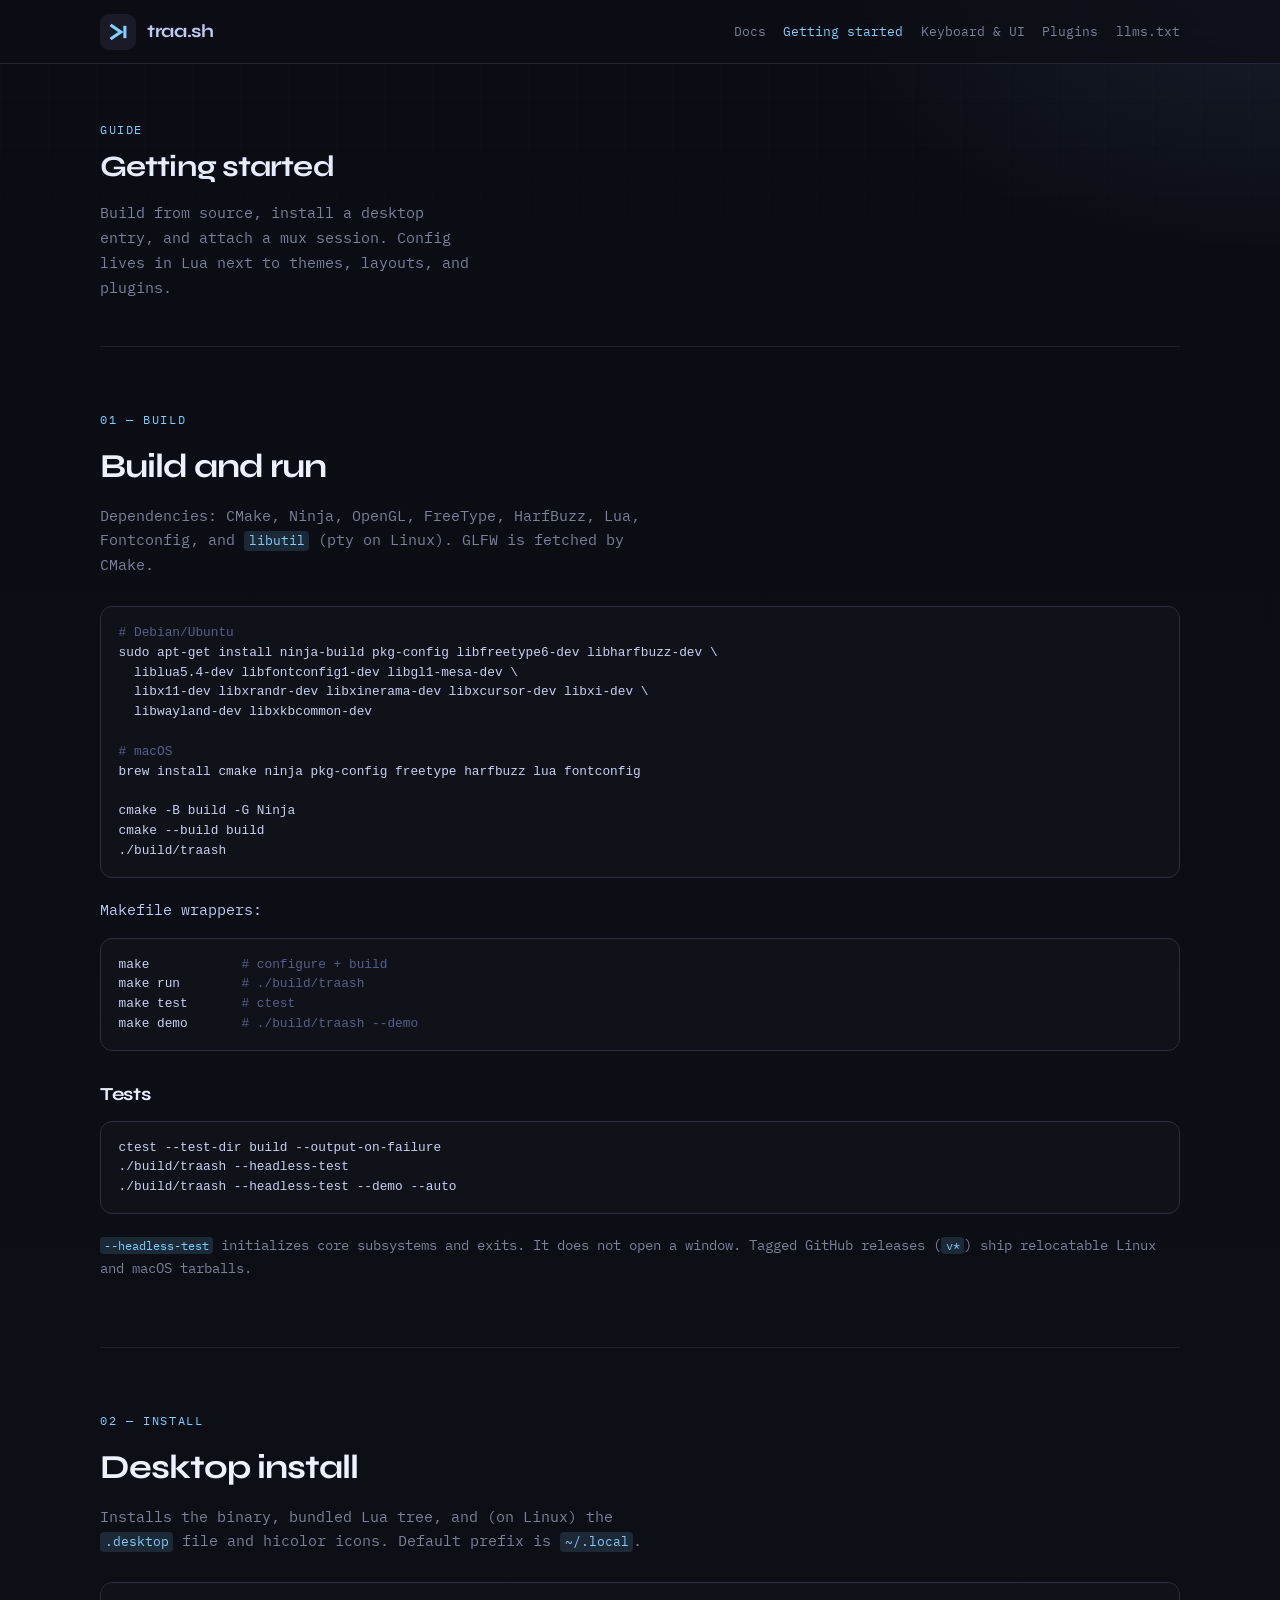
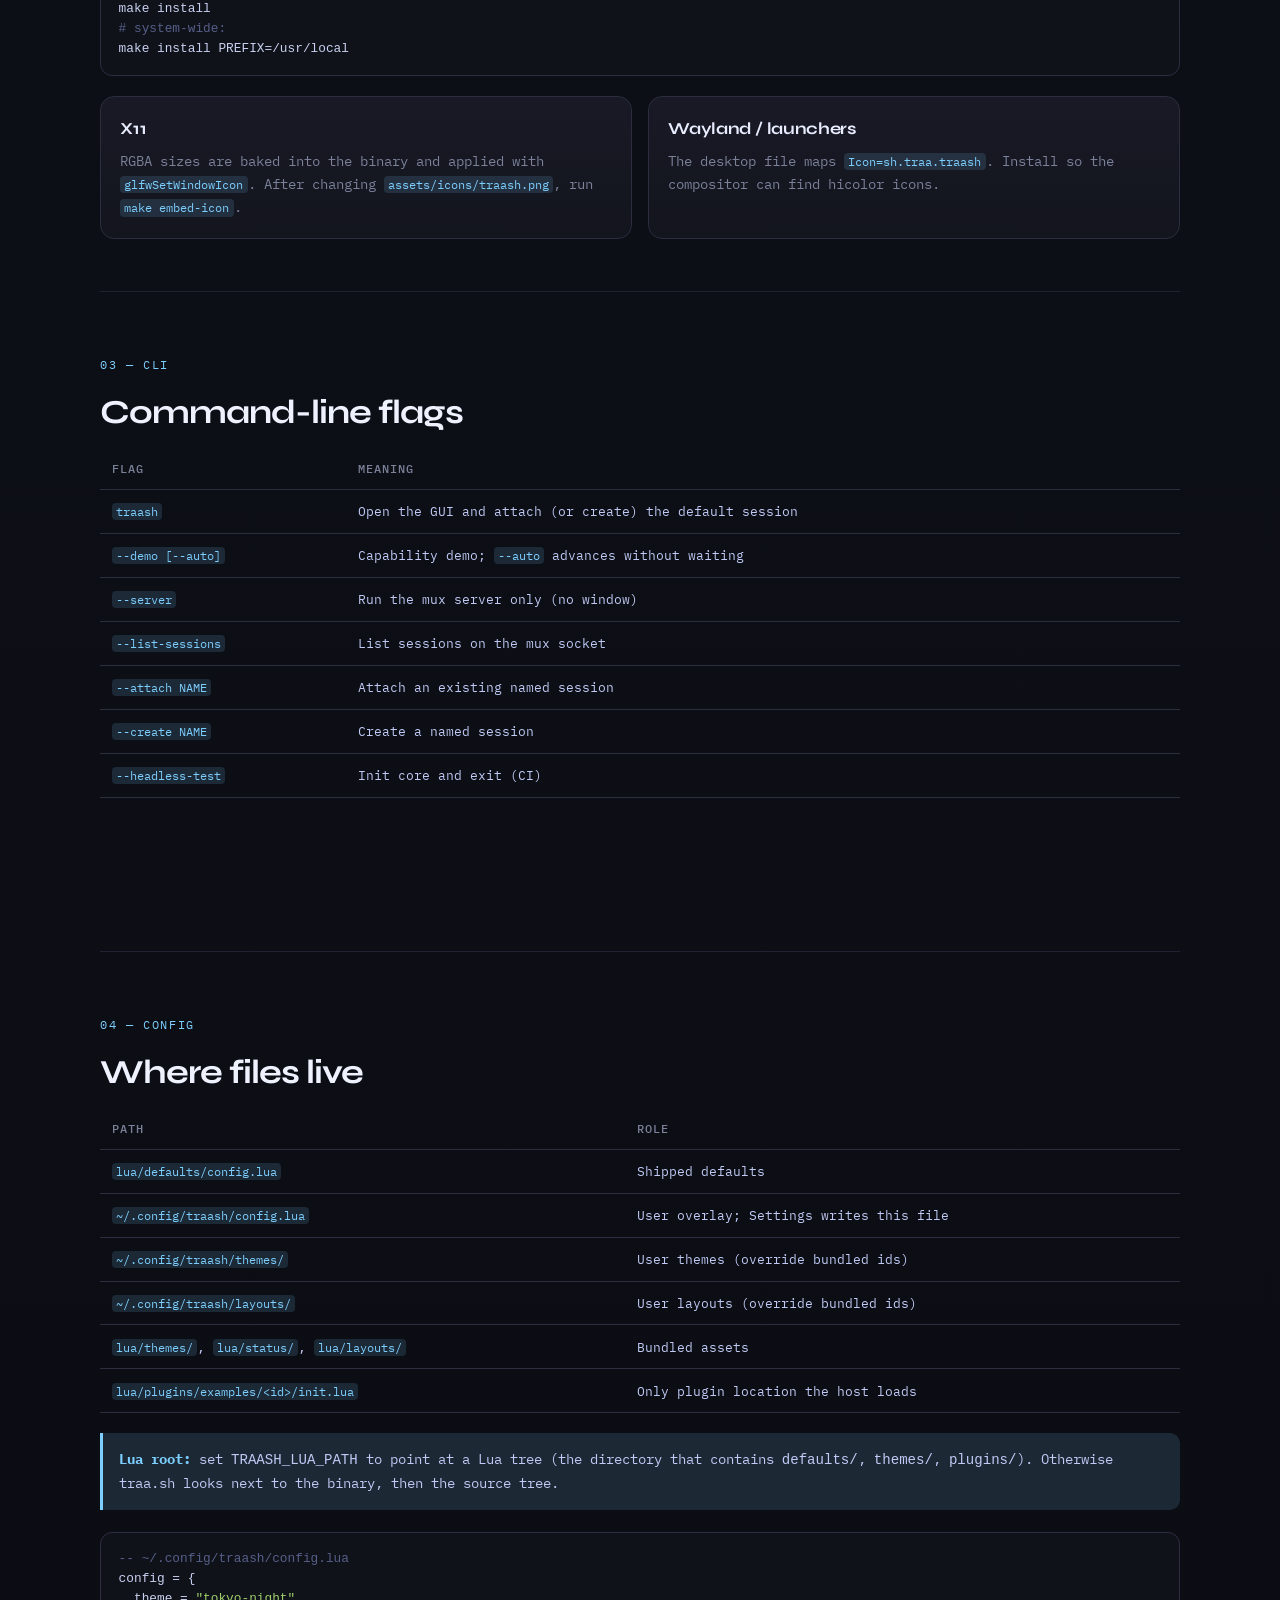
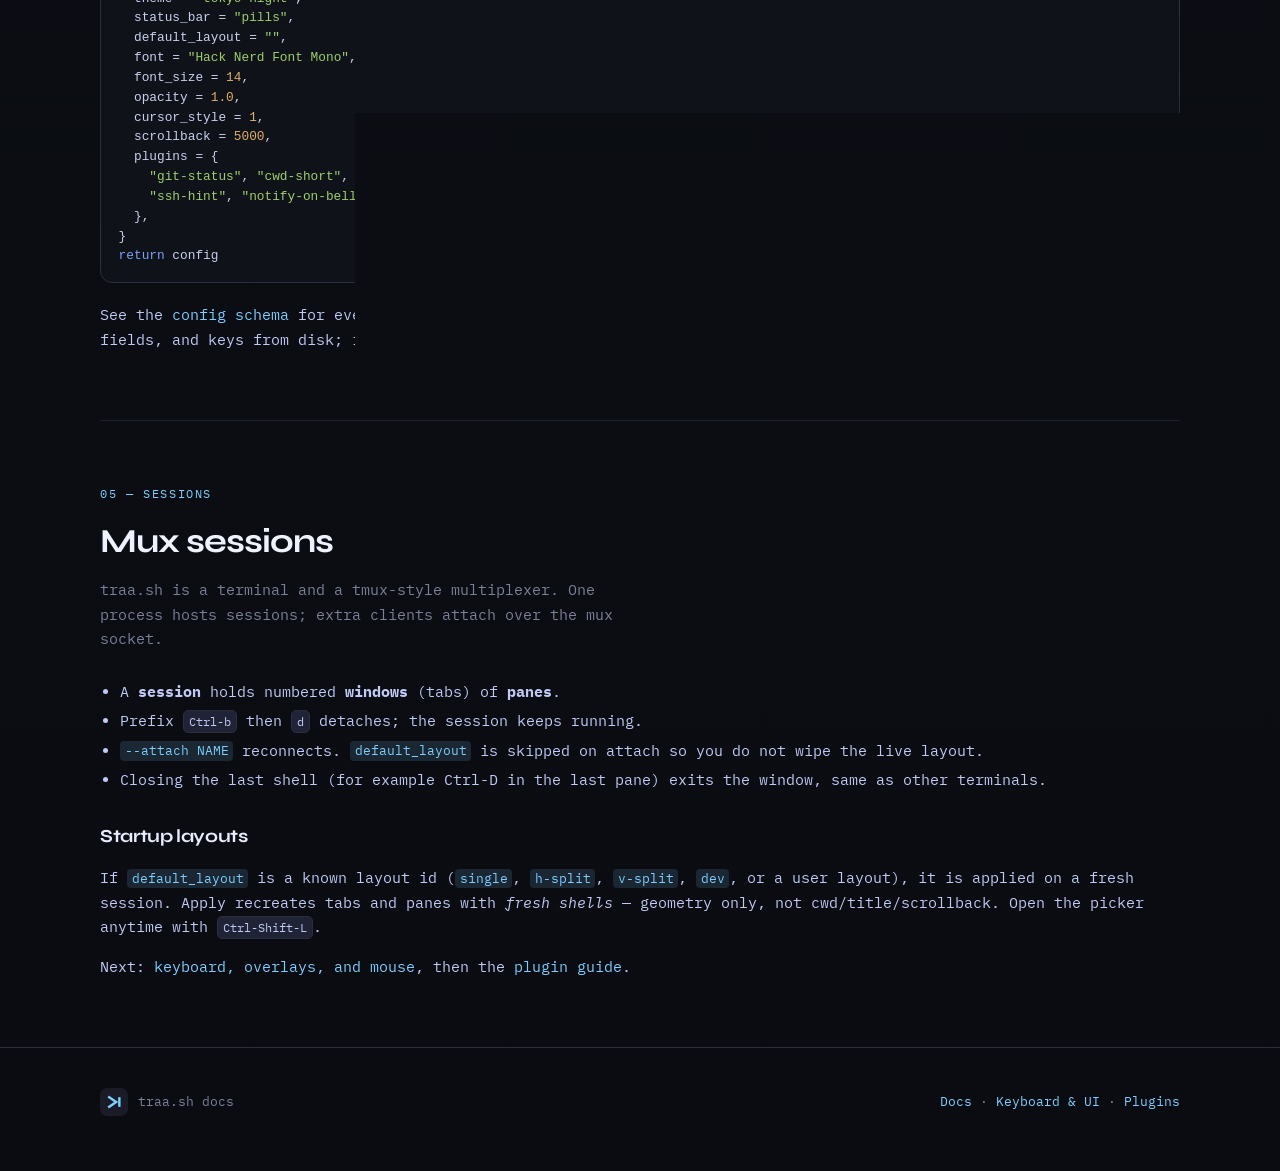
==== docs/getting-started.html @ f5915e78 "Add traa.sh GPU terminal with mux, Lua config, and tagged releases. Ship the C/OpenGL terminal, sess" ====
<!DOCTYPE html>
<html lang="en">
<head>
  <meta charset="utf-8" />
  <meta name="viewport" content="width=device-width, initial-scale=1" />
  <title>Getting started — traa.sh</title>
  <meta name="description" content="Build, install, and run traa.sh. CLI flags, config location, sessions, and first-run defaults." />
  <link rel="icon" href="assets/traash.svg" type="image/svg+xml" />
  <link rel="preconnect" href="https://fonts.googleapis.com" />
  <link rel="preconnect" href="https://fonts.gstatic.com" crossorigin />
  <link href="https://fonts.googleapis.com/css2?family=IBM+Plex+Mono:wght@400;500;600&family=Syne:wght@600;700;800&display=swap" rel="stylesheet" />
  <link rel="stylesheet" href="assets/site.css" />
</head>
<body>
  <nav class="topnav" aria-label="Documentation">
    <div class="inner">
      <a class="brand-lockup" href="index.html">
        <img src="assets/traash.svg" alt="" width="36" height="36" />
        <span>traa.sh</span>
      </a>
      <div class="nav-links">
        <a href="index.html">Docs</a>
        <a class="active" href="getting-started.html">Getting started</a>
        <a href="keyboard-ui.html">Keyboard &amp; UI</a>
        <a href="plugins.html">Plugins</a>
        <a href="llms.txt">llms.txt</a>
      </div>
    </div>
  </nav>

  <header class="hero page-hero wrap">
    <p class="eyebrow">Guide</p>
    <h1>Getting started</h1>
    <p class="lead">Build from source, install a desktop entry, and attach a mux session. Config lives in Lua next to themes, layouts, and plugins.</p>
  </header>

  <main class="wrap">
    <section id="build" aria-labelledby="build-title">
      <p class="eyebrow">01 — Build</p>
      <h2 id="build-title">Build and run</h2>
      <p class="section-lead">Dependencies: CMake, Ninja, OpenGL, FreeType, HarfBuzz, Lua, Fontconfig, and <code>libutil</code> (pty on Linux). GLFW is fetched by CMake.</p>
<pre><span class="c"># Debian/Ubuntu</span>
sudo apt-get install ninja-build pkg-config libfreetype6-dev libharfbuzz-dev \
  liblua5.4-dev libfontconfig1-dev libgl1-mesa-dev \
  libx11-dev libxrandr-dev libxinerama-dev libxcursor-dev libxi-dev \
  libwayland-dev libxkbcommon-dev

<span class="c"># macOS</span>
brew install cmake ninja pkg-config freetype harfbuzz lua fontconfig

cmake -B build -G Ninja
cmake --build build
./build/traash</pre>
      <p>Makefile wrappers:</p>
<pre>make            <span class="c"># configure + build</span>
make run        <span class="c"># ./build/traash</span>
make test       <span class="c"># ctest</span>
make demo       <span class="c"># ./build/traash --demo</span></pre>
      <h3 id="tests">Tests</h3>
<pre>ctest --test-dir build --output-on-failure
./build/traash --headless-test
./build/traash --headless-test --demo --auto</pre>
      <p class="note"><code>--headless-test</code> initializes core subsystems and exits. It does not open a window. Tagged GitHub releases (<code>v*</code>) ship relocatable Linux and macOS tarballs.</p>
    </section>

    <section id="install" aria-labelledby="install-title">
      <p class="eyebrow">02 — Install</p>
      <h2 id="install-title">Desktop install</h2>
      <p class="section-lead">Installs the binary, bundled Lua tree, and (on Linux) the <code>.desktop</code> file and hicolor icons. Default prefix is <code>~/.local</code>.</p>
<pre>make install
<span class="c"># system-wide:</span>
make install PREFIX=/usr/local</pre>
      <div class="grid-2">
        <div class="card">
          <h3>X11</h3>
          <p>RGBA sizes are baked into the binary and applied with <code>glfwSetWindowIcon</code>. After changing <code>assets/icons/traash.png</code>, run <code>make embed-icon</code>.</p>
        </div>
        <div class="card">
          <h3>Wayland / launchers</h3>
          <p>The desktop file maps <code>Icon=sh.traa.traash</code>. Install so the compositor can find hicolor icons.</p>
        </div>
      </div>
    </section>

    <section id="cli" aria-labelledby="cli-title">
      <p class="eyebrow">03 — CLI</p>
      <h2 id="cli-title">Command-line flags</h2>
      <table>
        <thead>
          <tr><th>Flag</th><th>Meaning</th></tr>
        </thead>
        <tbody>
          <tr><td><code>traash</code></td><td>Open the GUI and attach (or create) the default session</td></tr>
          <tr><td><code>--demo [--auto]</code></td><td>Capability demo; <code>--auto</code> advances without waiting</td></tr>
          <tr><td><code>--server</code></td><td>Run the mux server only (no window)</td></tr>
          <tr><td><code>--list-sessions</code></td><td>List sessions on the mux socket</td></tr>
          <tr><td><code>--attach NAME</code></td><td>Attach an existing named session</td></tr>
          <tr><td><code>--create NAME</code></td><td>Create a named session</td></tr>
          <tr><td><code>--headless-test</code></td><td>Init core and exit (CI)</td></tr>
          <tr><td><code>-h</code> / <code>--help</code></td><td>Print usage</td></tr>
        </tbody>
      </table>
      <p class="note">The mux socket lives under <code>$XDG_RUNTIME_DIR/traash/mux.sock</code> (or <code>~/.traash/mux.sock</code> if that env is unset).</p>
    </section>

    <section id="config" aria-labelledby="config-title">
      <p class="eyebrow">04 — Config</p>
      <h2 id="config-title">Where files live</h2>
      <table>
        <thead>
          <tr><th>Path</th><th>Role</th></tr>
        </thead>
        <tbody>
          <tr><td><code>lua/defaults/config.lua</code></td><td>Shipped defaults</td></tr>
          <tr><td><code>~/.config/traash/config.lua</code></td><td>User overlay; Settings writes this file</td></tr>
          <tr><td><code>~/.config/traash/themes/</code></td><td>User themes (override bundled ids)</td></tr>
          <tr><td><code>~/.config/traash/layouts/</code></td><td>User layouts (override bundled ids)</td></tr>
          <tr><td><code>lua/themes/</code>, <code>lua/status/</code>, <code>lua/layouts/</code></td><td>Bundled assets</td></tr>
          <tr><td><code>lua/plugins/examples/&lt;id&gt;/init.lua</code></td><td>Only plugin location the host loads</td></tr>
        </tbody>
      </table>
      <div class="callout">
        <strong>Lua root:</strong> set <code>TRAASH_LUA_PATH</code> to point at a Lua tree (the directory that contains <code>defaults/</code>, <code>themes/</code>, <code>plugins/</code>). Otherwise traa.sh looks next to the binary, then the source tree.
      </div>
<pre><span class="c">-- ~/.config/traash/config.lua</span>
config = {
  theme = <span class="s">"tokyo-night"</span>,
  status_bar = <span class="s">"pills"</span>,
  default_layout = <span class="s">""</span>,
  font = <span class="s">"Hack Nerd Font Mono"</span>,
  font_size = <span class="n">14</span>,
  opacity = <span class="n">1.0</span>,
  cursor_style = <span class="n">1</span>,
  scrollback = <span class="n">5000</span>,
  plugins = {
    <span class="s">"git-status"</span>, <span class="s">"cwd-short"</span>, <span class="s">"battery"</span>,
    <span class="s">"ssh-hint"</span>, <span class="s">"notify-on-bell"</span>,
  },
}
<span class="k">return</span> config</pre>
      <p>See the <a href="index.html#config">config schema</a> for every field. Reload with <span class="kbd">Ctrl-Shift-R</span> (action <code>reload_config</code>). That reloads theme, font-related fields, and keys from disk; it does <em>not</em> reload plugins — restart the app after plugin list or plugin-code changes.</p>
    </section>

    <section id="sessions" aria-labelledby="sessions-title">
      <p class="eyebrow">05 — Sessions</p>
      <h2 id="sessions-title">Mux sessions</h2>
      <p class="section-lead">traa.sh is a terminal and a tmux-style multiplexer. One process hosts sessions; extra clients attach over the mux socket.</p>
      <ul>
        <li>A <strong>session</strong> holds numbered <strong>windows</strong> (tabs) of <strong>panes</strong>.</li>
        <li>Prefix <span class="kbd">Ctrl-b</span> then <span class="kbd">d</span> detaches; the session keeps running.</li>
        <li><code>--attach NAME</code> reconnects. <code>default_layout</code> is skipped on attach so you do not wipe the live layout.</li>
        <li>Closing the last shell (for example Ctrl-D in the last pane) exits the window, same as other terminals.</li>
      </ul>
      <h3 id="layouts">Startup layouts</h3>
      <p>If <code>default_layout</code> is a known layout id (<code>single</code>, <code>h-split</code>, <code>v-split</code>, <code>dev</code>, or a user layout), it is applied on a fresh session. Apply recreates tabs and panes with <em>fresh shells</em> — geometry only, not cwd/title/scrollback. Open the picker anytime with <span class="kbd">Ctrl-Shift-L</span>.</p>
      <p>Next: <a href="keyboard-ui.html">keyboard, overlays, and mouse</a>, then the <a href="plugins.html">plugin guide</a>.</p>
    </section>
  </main>

  <footer>
    <div class="wrap inner">
      <div style="display:flex;align-items:center;gap:0.65rem;">
        <img src="assets/traash.svg" alt="" width="28" height="28" style="border-radius:7px;" />
        <span>traa.sh docs</span>
      </div>
      <div>
        <a href="index.html">Docs</a>
        ·
        <a href="keyboard-ui.html">Keyboard &amp; UI</a>
        ·
        <a href="plugins.html">Plugins</a>
      </div>
    </div>
  </footer>
</body>
</html>
---- docs/assets/site.css ----
:root {
      --bg: #0d0f16;
      --bg-elev: #14161f;
      --panel: #1a1b26;
      --panel-2: #1f2335;
      --line: #2a2e3f;
      --fg: #c0caf5;
      --muted: #7a8199;
      --accent: #7dcfff;
      --accent-dim: rgba(125, 207, 255, 0.14);
      --green: #9ece6a;
      --amber: #e0af68;
      --rose: #f7768e;
      --blue: #7aa2f7;
      --radius: 14px;
      --max: 1080px;
      --font-display: "Syne", system-ui, sans-serif;
      --font-mono: "IBM Plex Mono", ui-monospace, monospace;
    }

    * { box-sizing: border-box; }
    html { scroll-behavior: smooth; }
    body {
      margin: 0;
      color: var(--fg);
      font-family: var(--font-mono);
      font-size: 15px;
      line-height: 1.65;
      background:
        radial-gradient(1200px 600px at 12% -10%, rgba(125, 207, 255, 0.16), transparent 55%),
        radial-gradient(900px 500px at 100% 0%, rgba(122, 162, 247, 0.1), transparent 50%),
        linear-gradient(180deg, #0b0d14 0%, var(--bg) 40%, #0a0c12 100%);
      min-height: 100vh;
    }

    body::before {
      content: "";
      position: fixed;
      inset: 0;
      pointer-events: none;
      background-image:
        linear-gradient(rgba(125, 207, 255, 0.03) 1px, transparent 1px),
        linear-gradient(90deg, rgba(125, 207, 255, 0.03) 1px, transparent 1px);
      background-size: 48px 48px;
      mask-image: linear-gradient(180deg, rgba(0,0,0,0.55), transparent 70%);
      z-index: 0;
    }

    a { color: var(--accent); text-decoration: none; }
    a:hover { text-decoration: underline; text-underline-offset: 3px; }

    .wrap {
      position: relative;
      z-index: 1;
      width: min(100% - 2rem, var(--max));
      margin: 0 auto;
    }

    /* —— Nav —— */
    .topnav {
      position: sticky;
      top: 0;
      z-index: 20;
      backdrop-filter: blur(14px);
      background: rgba(13, 15, 22, 0.72);
      border-bottom: 1px solid rgba(42, 46, 63, 0.8);
    }
    .topnav .inner {
      display: flex;
      align-items: center;
      justify-content: space-between;
      gap: 1rem;
      padding: 0.85rem 0;
      width: min(100% - 2rem, var(--max));
      margin: 0 auto;
    }
    .brand-lockup {
      display: flex;
      align-items: center;
      gap: 0.7rem;
      color: var(--fg);
      text-decoration: none;
      font-family: var(--font-display);
      font-weight: 700;
      font-size: 1.15rem;
      letter-spacing: -0.02em;
    }
    .brand-lockup img {
      width: 36px;
      height: 36px;
      border-radius: 9px;
    }
    .nav-links {
      display: flex;
      flex-wrap: wrap;
      gap: 0.35rem 1.1rem;
      font-size: 0.82rem;
    }
    .nav-links a {
      color: var(--muted);
      text-decoration: none;
    }
    .nav-links a:hover { color: var(--accent); }

    /* —— Hero —— */
    .hero {
      padding: 4.5rem 0 3.5rem;
      animation: rise 0.8s ease both;
    }
    .hero-grid {
      display: grid;
      grid-template-columns: 1.15fr 0.85fr;
      gap: 2.5rem;
      align-items: end;
    }
    @media (max-width: 820px) {
      .hero-grid { grid-template-columns: 1fr; }
      .hero-visual { order: -1; justify-self: start; }
    }
    .hero-brand {
      display: flex;
      align-items: center;
      gap: 1rem;
      margin-bottom: 1.25rem;
    }
    .hero-brand img {
      width: 72px;
      height: 72px;
      border-radius: 18px;
      box-shadow: 0 0 0 1px rgba(125, 207, 255, 0.25), 0 18px 50px rgba(0, 0, 0, 0.45);
      animation: glow 4s ease-in-out infinite;
    }
    .hero-wordmark {
      font-family: var(--font-display);
      font-weight: 800;
      font-size: clamp(2.6rem, 7vw, 4.2rem);
      letter-spacing: -0.045em;
      line-height: 0.95;
      margin: 0;
      background: linear-gradient(120deg, #eef3ff 10%, var(--accent) 90%);
      -webkit-background-clip: text;
      background-clip: text;
      color: transparent;
    }
    .hero h1 {
      font-family: var(--font-display);
      font-weight: 700;
      font-size: clamp(1.35rem, 2.8vw, 1.85rem);
      letter-spacing: -0.03em;
      line-height: 1.25;
      margin: 0 0 0.85rem;
      max-width: 18ch;
      color: #e8ecff;
    }
    .hero p.lead {
      margin: 0 0 1.6rem;
      color: var(--muted);
      max-width: 42ch;
      font-size: 0.95rem;
    }
    .cta-row { display: flex; flex-wrap: wrap; gap: 0.7rem; }
    .btn {
      display: inline-flex;
      align-items: center;
      gap: 0.45rem;
      padding: 0.7rem 1.05rem;
      border-radius: 999px;
      border: 1px solid transparent;
      font-family: var(--font-mono);
      font-size: 0.82rem;
      font-weight: 500;
      text-decoration: none;
      transition: transform 0.2s ease, background 0.2s ease, border-color 0.2s ease;
    }
    .btn:hover { transform: translateY(-1px); text-decoration: none; }
    .btn-primary {
      background: var(--accent);
      color: #0d1117;
    }
    .btn-ghost {
      background: transparent;
      color: var(--fg);
      border-color: var(--line);
    }
    .btn-ghost:hover { border-color: var(--accent); color: var(--accent); }

    .hero-visual {
      position: relative;
      width: min(100%, 340px);
      aspect-ratio: 1;
      border-radius: 28px;
      background:
        radial-gradient(circle at 30% 25%, rgba(125, 207, 255, 0.22), transparent 45%),
        linear-gradient(145deg, #1a1b26, #12141c);
      border: 1px solid var(--line);
      display: grid;
      place-items: center;
      overflow: hidden;
      animation: rise 0.9s 0.1s ease both;
    }
    .hero-visual::after {
      content: "";
      position: absolute;
      inset: 0;
      background: linear-gradient(180deg, transparent 60%, rgba(13, 15, 22, 0.55));
      pointer-events: none;
    }
    .hero-visual img {
      width: 58%;
      height: auto;
      border-radius: 22%;
      position: relative;
      z-index: 1;
      filter: drop-shadow(0 12px 30px rgba(125, 207, 255, 0.25));
    }

    /* —— Sections —— */
    section {
      padding: 3.25rem 0;
      border-top: 1px solid rgba(42, 46, 63, 0.65);
      animation: rise 0.7s ease both;
    }
    .eyebrow {
      display: inline-block;
      font-size: 0.72rem;
      letter-spacing: 0.14em;
      text-transform: uppercase;
      color: var(--accent);
      margin-bottom: 0.65rem;
    }
    section h2 {
      font-family: var(--font-display);
      font-weight: 700;
      font-size: clamp(1.6rem, 3vw, 2.1rem);
      letter-spacing: -0.03em;
      margin: 0 0 0.55rem;
      color: #eef2ff;
    }
    .section-lead {
      color: var(--muted);
      max-width: 62ch;
      margin: 0 0 1.75rem;
    }

    .grid-2 {
      display: grid;
      grid-template-columns: 1fr 1fr;
      gap: 1rem;
    }
    @media (max-width: 720px) {
      .grid-2 { grid-template-columns: 1fr; }
    }

    .card {
      background: linear-gradient(180deg, rgba(26, 27, 38, 0.95), rgba(20, 22, 31, 0.92));
      border: 1px solid var(--line);
      border-radius: var(--radius);
      padding: 1.15rem 1.2rem;
    }
    .card h3 {
      font-family: var(--font-display);
      font-size: 1.05rem;
      margin: 0 0 0.45rem;
      letter-spacing: -0.02em;
    }
    .card p { margin: 0; color: var(--muted); font-size: 0.88rem; }

    table {
      width: 100%;
      border-collapse: collapse;
      font-size: 0.84rem;
      margin: 0 0 1.25rem;
    }
    th, td {
      text-align: left;
      padding: 0.65rem 0.75rem;
      border-bottom: 1px solid var(--line);
      vertical-align: top;
    }
    th {
      color: var(--muted);
      font-weight: 500;
      font-size: 0.72rem;
      letter-spacing: 0.08em;
      text-transform: uppercase;
    }
    td code, p code, li code {
      font-family: var(--font-mono);
      font-size: 0.86em;
      color: var(--accent);
      background: var(--accent-dim);
      padding: 0.1em 0.35em;
      border-radius: 4px;
    }

    pre {
      margin: 0 0 1.25rem;
      padding: 1rem 1.1rem;
      overflow-x: auto;
      background: #10121a;
      border: 1px solid var(--line);
      border-radius: 12px;
      font-size: 0.8rem;
      line-height: 1.55;
      color: #c8d0ef;
    }
    pre .c { color: #565f89; }
    pre .k { color: var(--blue); }
    pre .s { color: var(--green); }
    pre .n { color: var(--amber); }

    .pill-row {
      display: flex;
      flex-wrap: wrap;
      gap: 0.45rem;
      margin: 0 0 1.25rem;
    }
    .pill {
      display: inline-flex;
      padding: 0.28rem 0.65rem;
      border-radius: 999px;
      background: var(--panel-2);
      border: 1px solid var(--line);
      font-size: 0.75rem;
      color: var(--fg);
    }

    .callout {
      border-left: 3px solid var(--accent);
      background: var(--accent-dim);
      padding: 0.9rem 1rem;
      border-radius: 0 10px 10px 0;
      margin: 0 0 1.4rem;
      color: var(--fg);
      font-size: 0.88rem;
    }
    .callout strong { color: var(--accent); }

    .toc {
      display: grid;
      grid-template-columns: repeat(auto-fit, minmax(180px, 1fr));
      gap: 0.65rem;
      margin-bottom: 0.5rem;
    }
    .toc a {
      display: block;
      padding: 0.85rem 1rem;
      border-radius: 12px;
      border: 1px solid var(--line);
      background: rgba(26, 27, 38, 0.7);
      color: var(--fg);
      text-decoration: none;
      transition: border-color 0.2s ease, transform 0.2s ease;
    }
    .toc a:hover {
      border-color: var(--accent);
      transform: translateY(-2px);
      text-decoration: none;
    }
    .toc a span {
      display: block;
      color: var(--muted);
      font-size: 0.75rem;
      margin-top: 0.2rem;
    }

    footer {
      padding: 2.5rem 0 3.5rem;
      border-top: 1px solid var(--line);
      color: var(--muted);
      font-size: 0.82rem;
    }
    footer .inner {
      display: flex;
      flex-wrap: wrap;
      gap: 1rem;
      justify-content: space-between;
      align-items: center;
    }

    @keyframes rise {
      from { opacity: 0; transform: translateY(14px); }
      to { opacity: 1; transform: none; }
    }
    @keyframes glow {
      0%, 100% { box-shadow: 0 0 0 1px rgba(125, 207, 255, 0.25), 0 18px 50px rgba(0, 0, 0, 0.45); }
      50% { box-shadow: 0 0 0 1px rgba(125, 207, 255, 0.45), 0 18px 60px rgba(125, 207, 255, 0.12); }
    }

    @media (prefers-reduced-motion: reduce) {
      *, *::before, *::after {
        animation: none !important;
        transition: none !important;
      }
    }

    .nav-links a.active { color: var(--accent); }
    .page-hero { padding: 2.75rem 0 1.25rem; }
    .page-hero h1 { max-width: 28ch; }
    .note { color: var(--muted); font-size: 0.88rem; }
    .kbd {
      display: inline-block;
      padding: 0.05em 0.4em;
      border: 1px solid var(--line);
      border-radius: 5px;
      background: var(--panel-2);
      font-size: 0.82em;
    }
    section h3 {
      font-family: var(--font-display);
      font-size: 1.15rem;
      letter-spacing: -0.02em;
      margin: 1.75rem 0 0.7rem;
      color: #e8ecff;
    }
    section ul, section ol {
      margin: 0 0 1.25rem;
      padding-left: 1.25rem;
    }
    section li { margin: 0.28rem 0; }
    .callout.warn {
      border-left-color: var(--amber);
      background: rgba(224, 175, 104, 0.12);
    }
    .callout.warn strong { color: var(--amber); }
    @media (max-width: 720px) {
      .topnav .inner { flex-direction: column; align-items: flex-start; }
      table { display: block; overflow-x: auto; }
    }
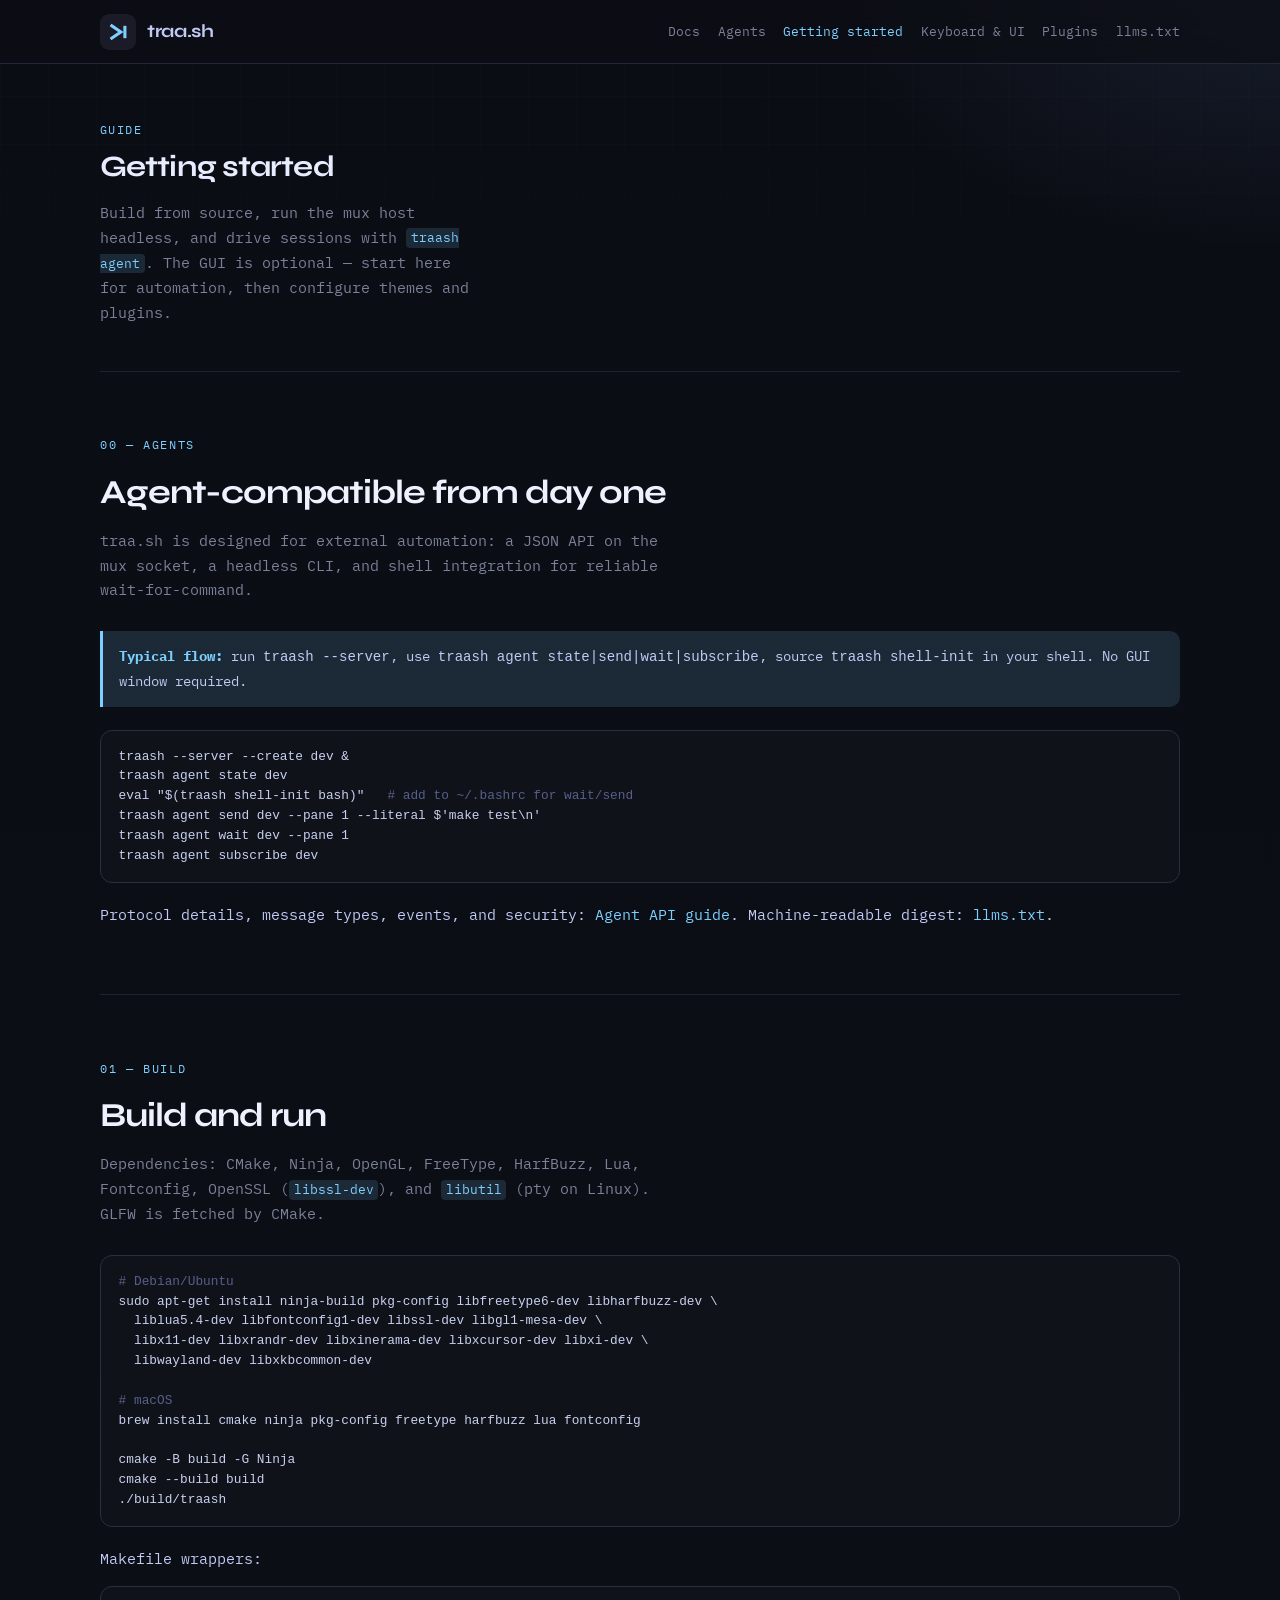
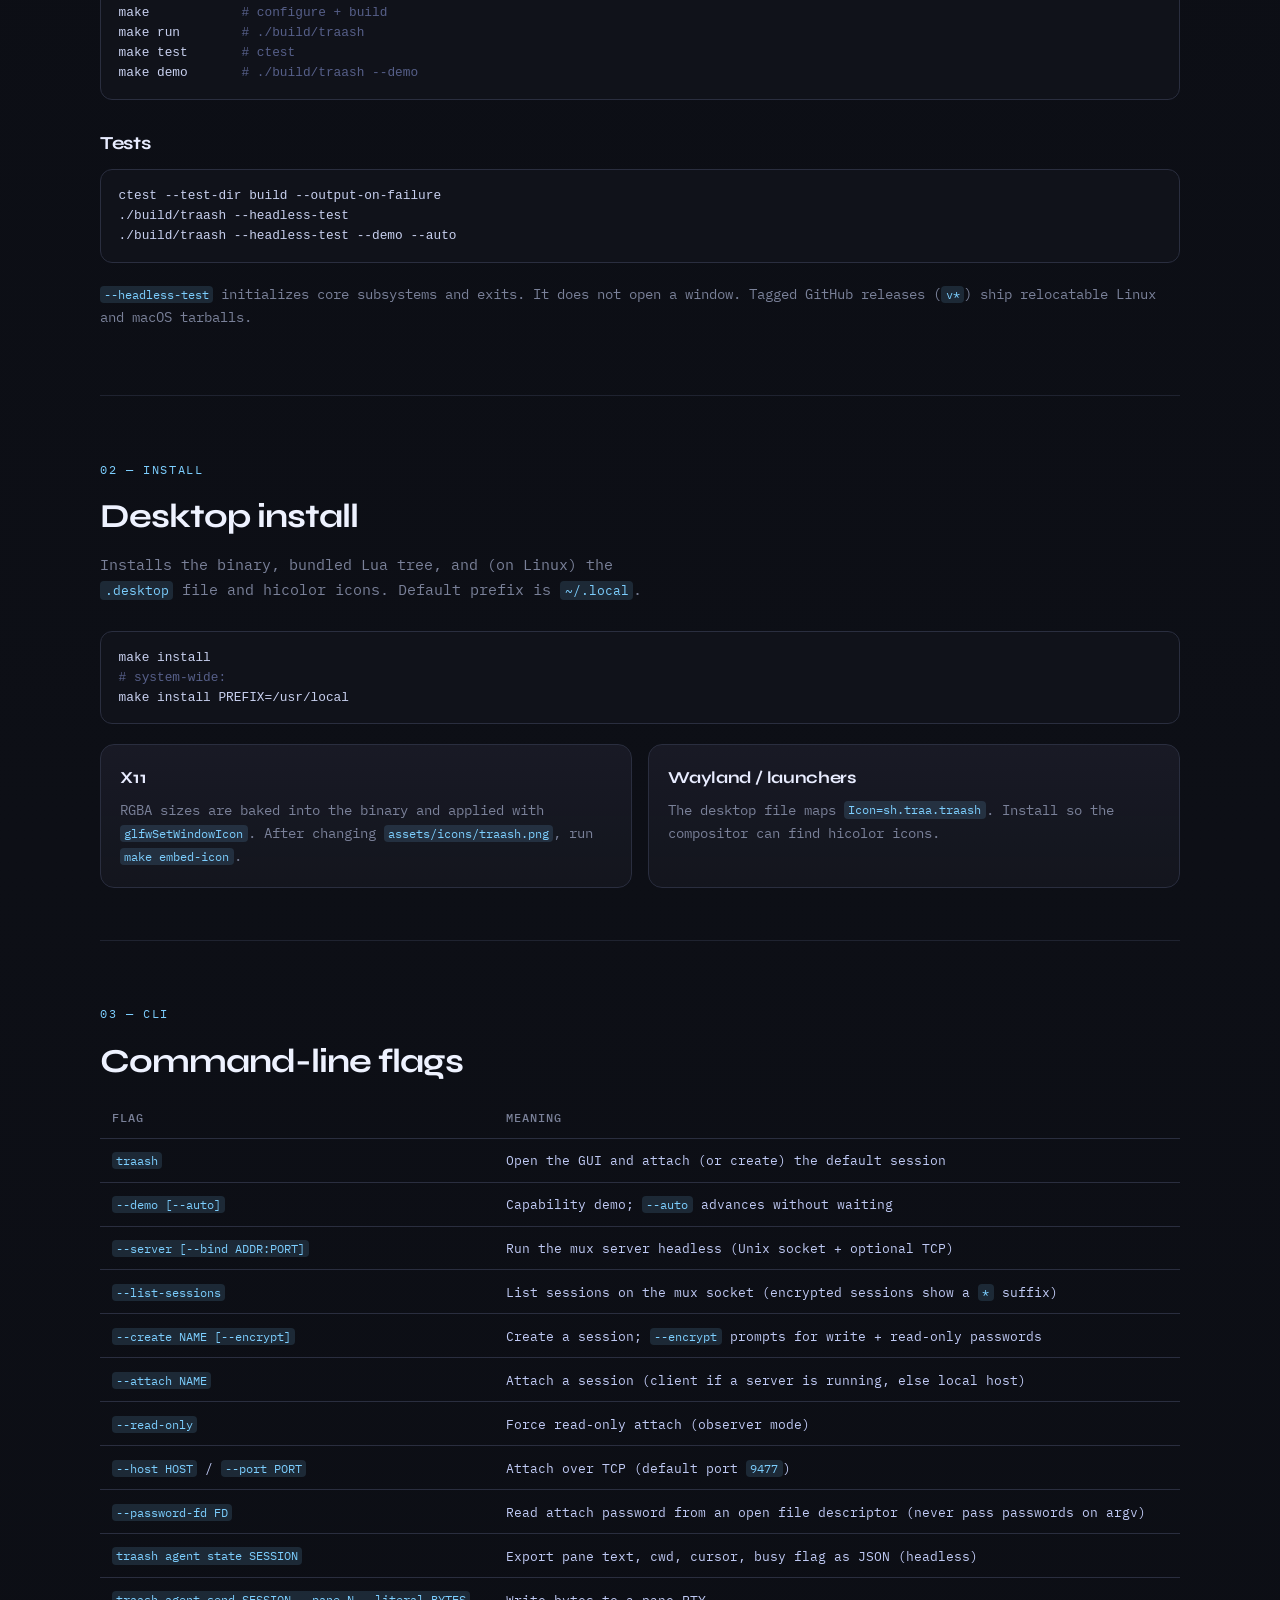
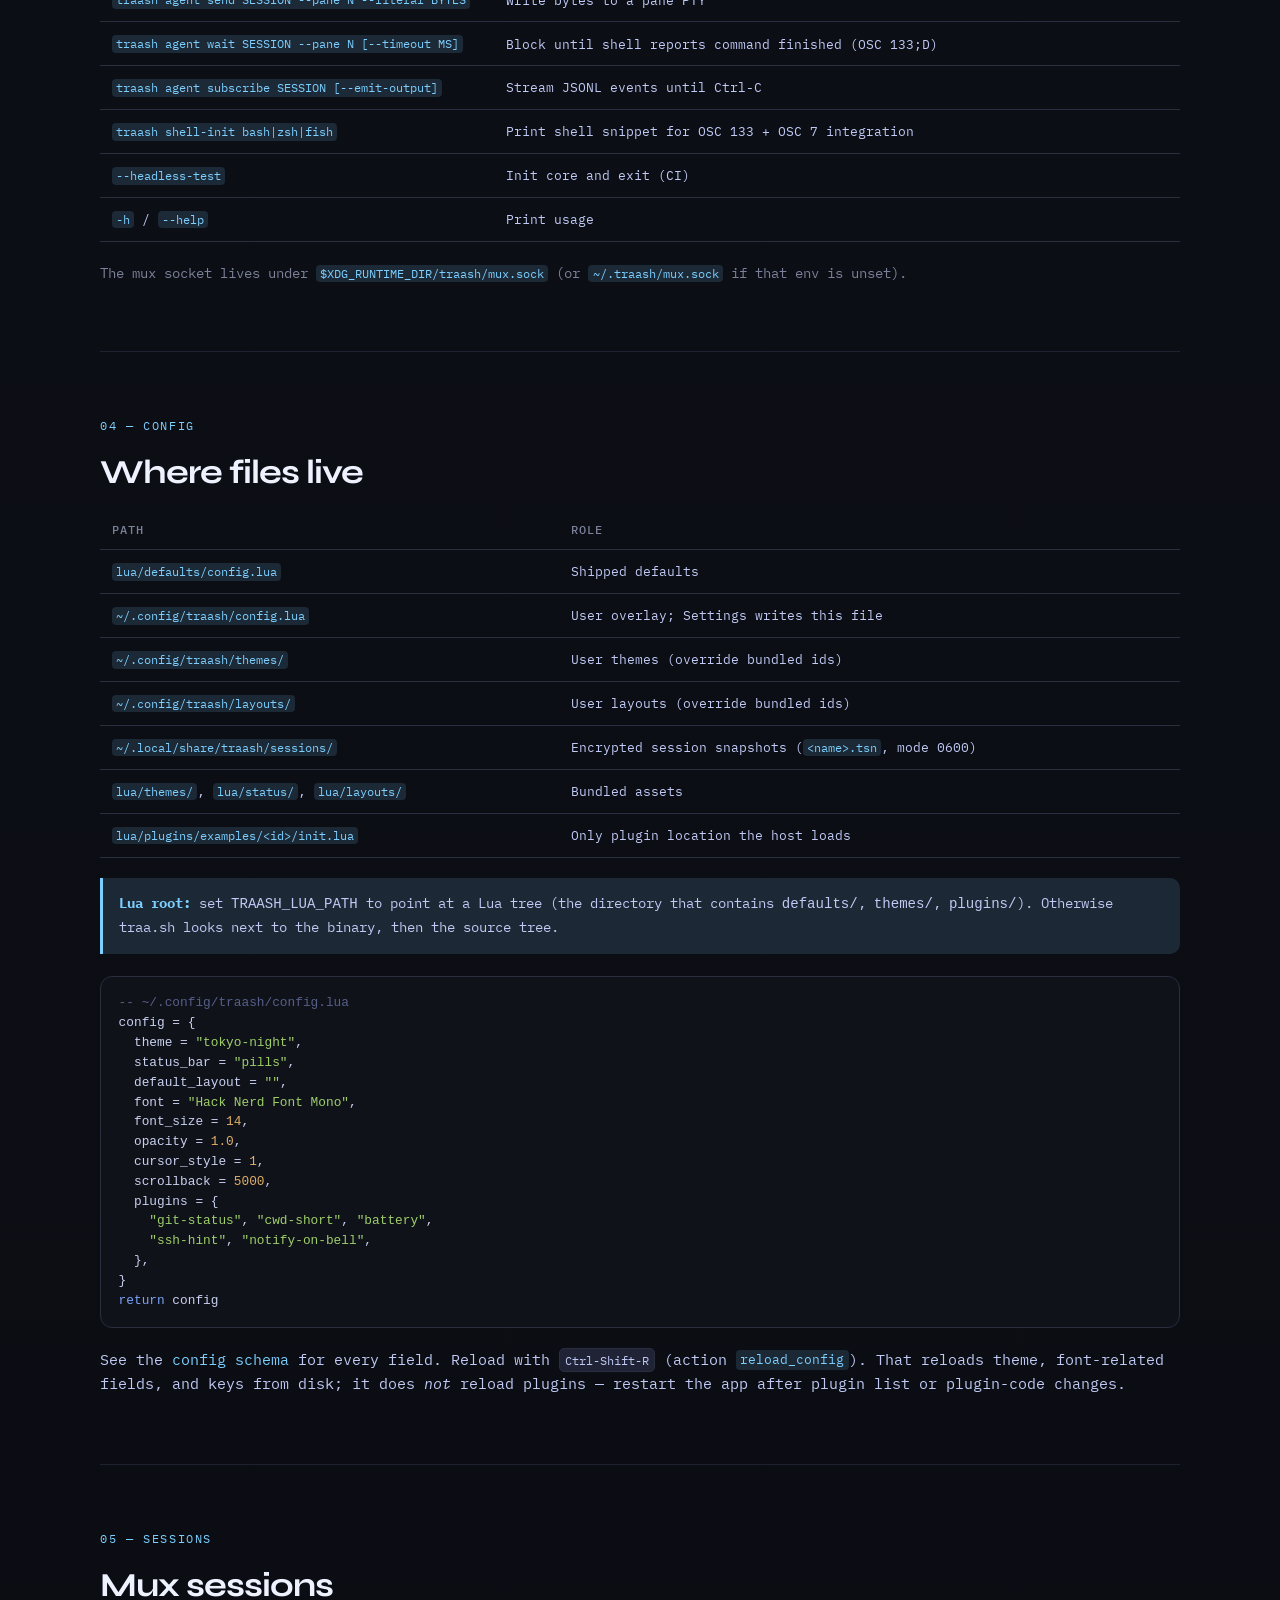
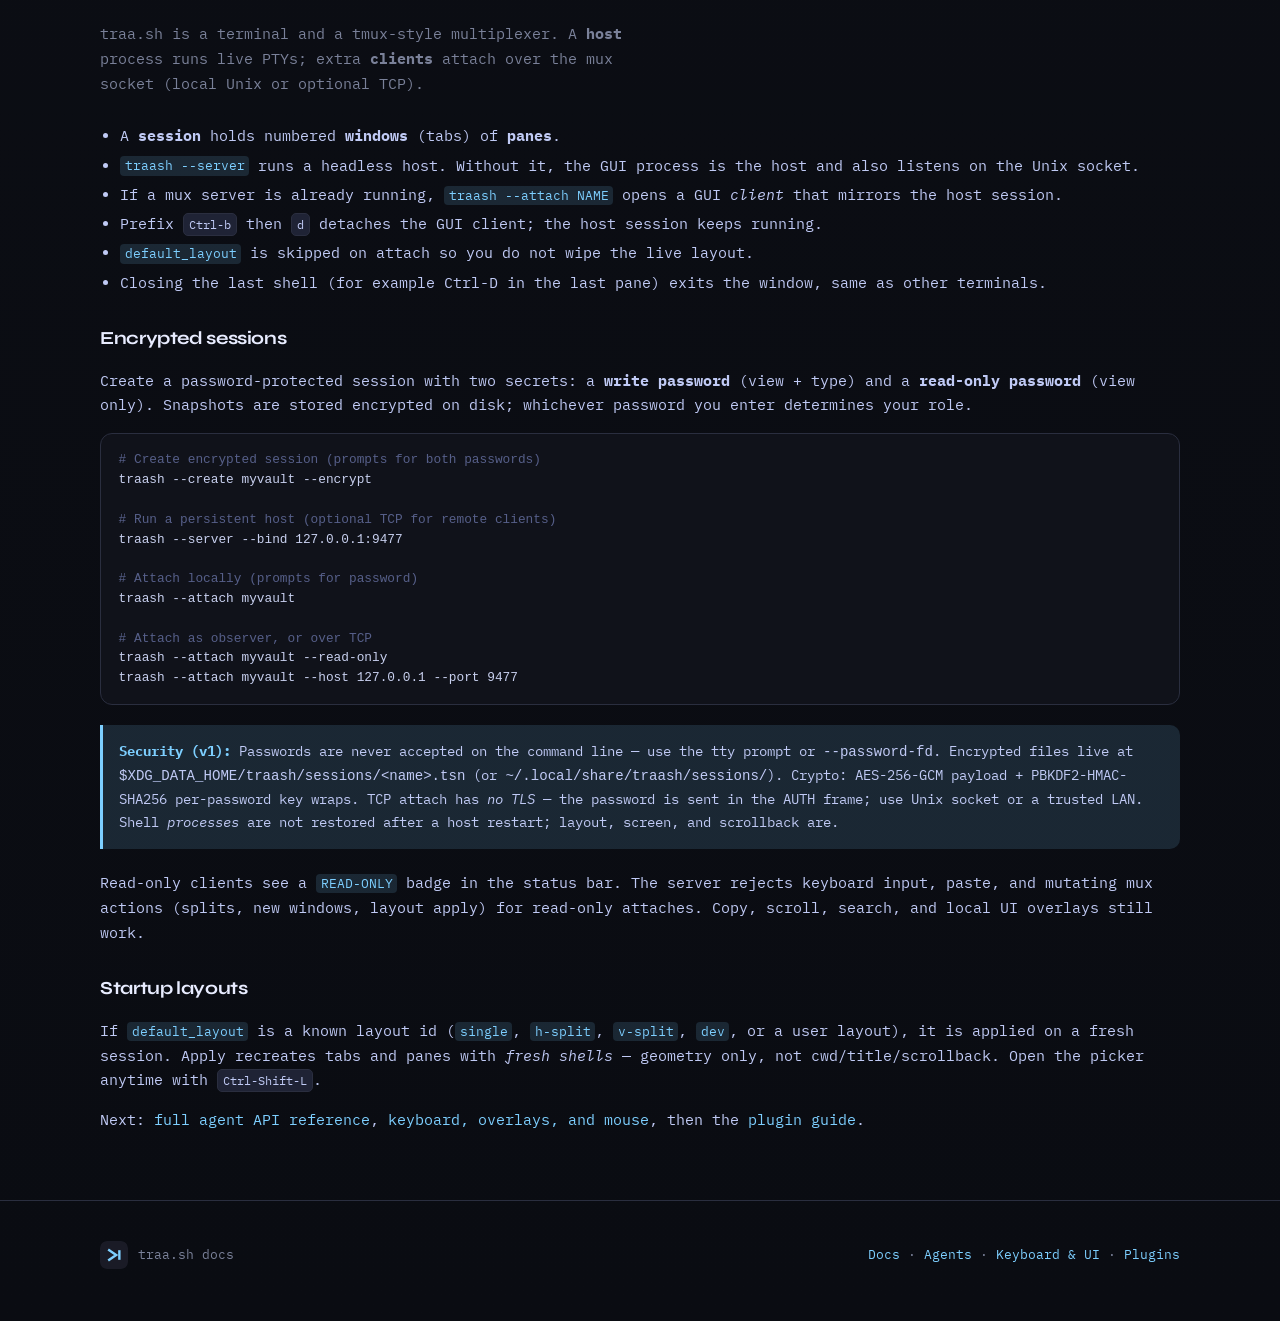
==== commit c3abd91c: "Add agent API, encrypted mux sessions, and headless server mode. Expose a JSON mux protocol and traa" ====
--- a/docs/getting-started.html
+++ b/docs/getting-started.html
@@ -4,7 +4,7 @@
   <meta charset="utf-8" />
   <meta name="viewport" content="width=device-width, initial-scale=1" />
   <title>Getting started — traa.sh</title>
-  <meta name="description" content="Build, install, and run traa.sh. CLI flags, config location, sessions, and first-run defaults." />
+  <meta name="description" content="Build and run traa.sh. Agent API quick start, CLI, mux sessions, encrypted attach, and config." />
   <link rel="icon" href="assets/traash.svg" type="image/svg+xml" />
   <link rel="preconnect" href="https://fonts.googleapis.com" />
   <link rel="preconnect" href="https://fonts.gstatic.com" crossorigin />
@@ -20,6 +20,7 @@
       </a>
       <div class="nav-links">
         <a href="index.html">Docs</a>
+        <a href="agents.html">Agents</a>
         <a class="active" href="getting-started.html">Getting started</a>
         <a href="keyboard-ui.html">Keyboard &amp; UI</a>
         <a href="plugins.html">Plugins</a>
@@ -31,17 +32,33 @@
   <header class="hero page-hero wrap">
     <p class="eyebrow">Guide</p>
     <h1>Getting started</h1>
-    <p class="lead">Build from source, install a desktop entry, and attach a mux session. Config lives in Lua next to themes, layouts, and plugins.</p>
+    <p class="lead">Build from source, run the mux host headless, and drive sessions with <code>traash agent</code>. The GUI is optional — start here for automation, then configure themes and plugins.</p>
   </header>
 
   <main class="wrap">
+    <section id="agents" aria-labelledby="agents-title">
+      <p class="eyebrow">00 — Agents</p>
+      <h2 id="agents-title">Agent-compatible from day one</h2>
+      <p class="section-lead">traa.sh is designed for external automation: a JSON API on the mux socket, a headless CLI, and shell integration for reliable wait-for-command.</p>
+      <div class="callout">
+        <strong>Typical flow:</strong> run <code>traash --server</code>, use <code>traash agent state|send|wait|subscribe</code>, source <code>traash shell-init</code> in your shell. No GUI window required.
+      </div>
+<pre>traash --server --create dev &
+traash agent state dev
+eval "$(traash shell-init bash)"   <span class="c"># add to ~/.bashrc for wait/send</span>
+traash agent send dev --pane 1 --literal $'make test\n'
+traash agent wait dev --pane 1
+traash agent subscribe dev</pre>
+      <p>Protocol details, message types, events, and security: <a href="agents.html">Agent API guide</a>. Machine-readable digest: <a href="llms.txt">llms.txt</a>.</p>
+    </section>
+
     <section id="build" aria-labelledby="build-title">
       <p class="eyebrow">01 — Build</p>
       <h2 id="build-title">Build and run</h2>
-      <p class="section-lead">Dependencies: CMake, Ninja, OpenGL, FreeType, HarfBuzz, Lua, Fontconfig, and <code>libutil</code> (pty on Linux). GLFW is fetched by CMake.</p>
+      <p class="section-lead">Dependencies: CMake, Ninja, OpenGL, FreeType, HarfBuzz, Lua, Fontconfig, OpenSSL (<code>libssl-dev</code>), and <code>libutil</code> (pty on Linux). GLFW is fetched by CMake.</p>
 <pre><span class="c"># Debian/Ubuntu</span>
 sudo apt-get install ninja-build pkg-config libfreetype6-dev libharfbuzz-dev \
-  liblua5.4-dev libfontconfig1-dev libgl1-mesa-dev \
+  liblua5.4-dev libfontconfig1-dev libssl-dev libgl1-mesa-dev \
   libx11-dev libxrandr-dev libxinerama-dev libxcursor-dev libxi-dev \
   libwayland-dev libxkbcommon-dev
 
@@ -92,10 +109,18 @@
         <tbody>
           <tr><td><code>traash</code></td><td>Open the GUI and attach (or create) the default session</td></tr>
           <tr><td><code>--demo [--auto]</code></td><td>Capability demo; <code>--auto</code> advances without waiting</td></tr>
-          <tr><td><code>--server</code></td><td>Run the mux server only (no window)</td></tr>
-          <tr><td><code>--list-sessions</code></td><td>List sessions on the mux socket</td></tr>
-          <tr><td><code>--attach NAME</code></td><td>Attach an existing named session</td></tr>
-          <tr><td><code>--create NAME</code></td><td>Create a named session</td></tr>
+          <tr><td><code>--server [--bind ADDR:PORT]</code></td><td>Run the mux server headless (Unix socket + optional TCP)</td></tr>
+          <tr><td><code>--list-sessions</code></td><td>List sessions on the mux socket (encrypted sessions show a <code>*</code> suffix)</td></tr>
+          <tr><td><code>--create NAME [--encrypt]</code></td><td>Create a session; <code>--encrypt</code> prompts for write + read-only passwords</td></tr>
+          <tr><td><code>--attach NAME</code></td><td>Attach a session (client if a server is running, else local host)</td></tr>
+          <tr><td><code>--read-only</code></td><td>Force read-only attach (observer mode)</td></tr>
+          <tr><td><code>--host HOST</code> / <code>--port PORT</code></td><td>Attach over TCP (default port <code>9477</code>)</td></tr>
+          <tr><td><code>--password-fd FD</code></td><td>Read attach password from an open file descriptor (never pass passwords on argv)</td></tr>
+          <tr><td><code>traash agent state SESSION</code></td><td>Export pane text, cwd, cursor, busy flag as JSON (headless)</td></tr>
+          <tr><td><code>traash agent send SESSION --pane N --literal BYTES</code></td><td>Write bytes to a pane PTY</td></tr>
+          <tr><td><code>traash agent wait SESSION --pane N [--timeout MS]</code></td><td>Block until shell reports command finished (OSC 133;D)</td></tr>
+          <tr><td><code>traash agent subscribe SESSION [--emit-output]</code></td><td>Stream JSONL events until Ctrl-C</td></tr>
+          <tr><td><code>traash shell-init bash|zsh|fish</code></td><td>Print shell snippet for OSC 133 + OSC 7 integration</td></tr>
           <tr><td><code>--headless-test</code></td><td>Init core and exit (CI)</td></tr>
           <tr><td><code>-h</code> / <code>--help</code></td><td>Print usage</td></tr>
         </tbody>
@@ -115,6 +140,7 @@
           <tr><td><code>~/.config/traash/config.lua</code></td><td>User overlay; Settings writes this file</td></tr>
           <tr><td><code>~/.config/traash/themes/</code></td><td>User themes (override bundled ids)</td></tr>
           <tr><td><code>~/.config/traash/layouts/</code></td><td>User layouts (override bundled ids)</td></tr>
+          <tr><td><code>~/.local/share/traash/sessions/</code></td><td>Encrypted session snapshots (<code>&lt;name&gt;.tsn</code>, mode 0600)</td></tr>
           <tr><td><code>lua/themes/</code>, <code>lua/status/</code>, <code>lua/layouts/</code></td><td>Bundled assets</td></tr>
           <tr><td><code>lua/plugins/examples/&lt;id&gt;/init.lua</code></td><td>Only plugin location the host loads</td></tr>
         </tbody>
@@ -144,16 +170,40 @@
     <section id="sessions" aria-labelledby="sessions-title">
       <p class="eyebrow">05 — Sessions</p>
       <h2 id="sessions-title">Mux sessions</h2>
-      <p class="section-lead">traa.sh is a terminal and a tmux-style multiplexer. One process hosts sessions; extra clients attach over the mux socket.</p>
+      <p class="section-lead">traa.sh is a terminal and a tmux-style multiplexer. A <strong>host</strong> process runs live PTYs; extra <strong>clients</strong> attach over the mux socket (local Unix or optional TCP).</p>
       <ul>
         <li>A <strong>session</strong> holds numbered <strong>windows</strong> (tabs) of <strong>panes</strong>.</li>
-        <li>Prefix <span class="kbd">Ctrl-b</span> then <span class="kbd">d</span> detaches; the session keeps running.</li>
-        <li><code>--attach NAME</code> reconnects. <code>default_layout</code> is skipped on attach so you do not wipe the live layout.</li>
+        <li><code>traash --server</code> runs a headless host. Without it, the GUI process is the host and also listens on the Unix socket.</li>
+        <li>If a mux server is already running, <code>traash --attach NAME</code> opens a GUI <em>client</em> that mirrors the host session.</li>
+        <li>Prefix <span class="kbd">Ctrl-b</span> then <span class="kbd">d</span> detaches the GUI client; the host session keeps running.</li>
+        <li><code>default_layout</code> is skipped on attach so you do not wipe the live layout.</li>
         <li>Closing the last shell (for example Ctrl-D in the last pane) exits the window, same as other terminals.</li>
       </ul>
+      <h3 id="encrypted">Encrypted sessions</h3>
+      <p>Create a password-protected session with two secrets: a <strong>write password</strong> (view + type) and a <strong>read-only password</strong> (view only). Snapshots are stored encrypted on disk; whichever password you enter determines your role.</p>
+<pre><span class="c"># Create encrypted session (prompts for both passwords)</span>
+traash --create myvault --encrypt
+
+<span class="c"># Run a persistent host (optional TCP for remote clients)</span>
+traash --server --bind 127.0.0.1:9477
+
+<span class="c"># Attach locally (prompts for password)</span>
+traash --attach myvault
+
+<span class="c"># Attach as observer, or over TCP</span>
+traash --attach myvault --read-only
+traash --attach myvault --host 127.0.0.1 --port 9477</pre>
+      <div class="callout">
+        <strong>Security (v1):</strong> Passwords are never accepted on the command line — use the tty prompt or <code>--password-fd</code>.
+        Encrypted files live at <code>$XDG_DATA_HOME/traash/sessions/&lt;name&gt;.tsn</code> (or <code>~/.local/share/traash/sessions/</code>).
+        Crypto: AES-256-GCM payload + PBKDF2-HMAC-SHA256 per-password key wraps.
+        TCP attach has <em>no TLS</em> — the password is sent in the AUTH frame; use Unix socket or a trusted LAN.
+        Shell <em>processes</em> are not restored after a host restart; layout, screen, and scrollback are.
+      </div>
+      <p>Read-only clients see a <code>READ-ONLY</code> badge in the status bar. The server rejects keyboard input, paste, and mutating mux actions (splits, new windows, layout apply) for read-only attaches. Copy, scroll, search, and local UI overlays still work.</p>
       <h3 id="layouts">Startup layouts</h3>
       <p>If <code>default_layout</code> is a known layout id (<code>single</code>, <code>h-split</code>, <code>v-split</code>, <code>dev</code>, or a user layout), it is applied on a fresh session. Apply recreates tabs and panes with <em>fresh shells</em> — geometry only, not cwd/title/scrollback. Open the picker anytime with <span class="kbd">Ctrl-Shift-L</span>.</p>
-      <p>Next: <a href="keyboard-ui.html">keyboard, overlays, and mouse</a>, then the <a href="plugins.html">plugin guide</a>.</p>
+      <p>Next: <a href="agents.html">full agent API reference</a>, <a href="keyboard-ui.html">keyboard, overlays, and mouse</a>, then the <a href="plugins.html">plugin guide</a>.</p>
     </section>
   </main>
 
@@ -166,6 +216,8 @@
       <div>
         <a href="index.html">Docs</a>
         ·
+        <a href="agents.html">Agents</a>
+        ·
         <a href="keyboard-ui.html">Keyboard &amp; UI</a>
         ·
         <a href="plugins.html">Plugins</a>
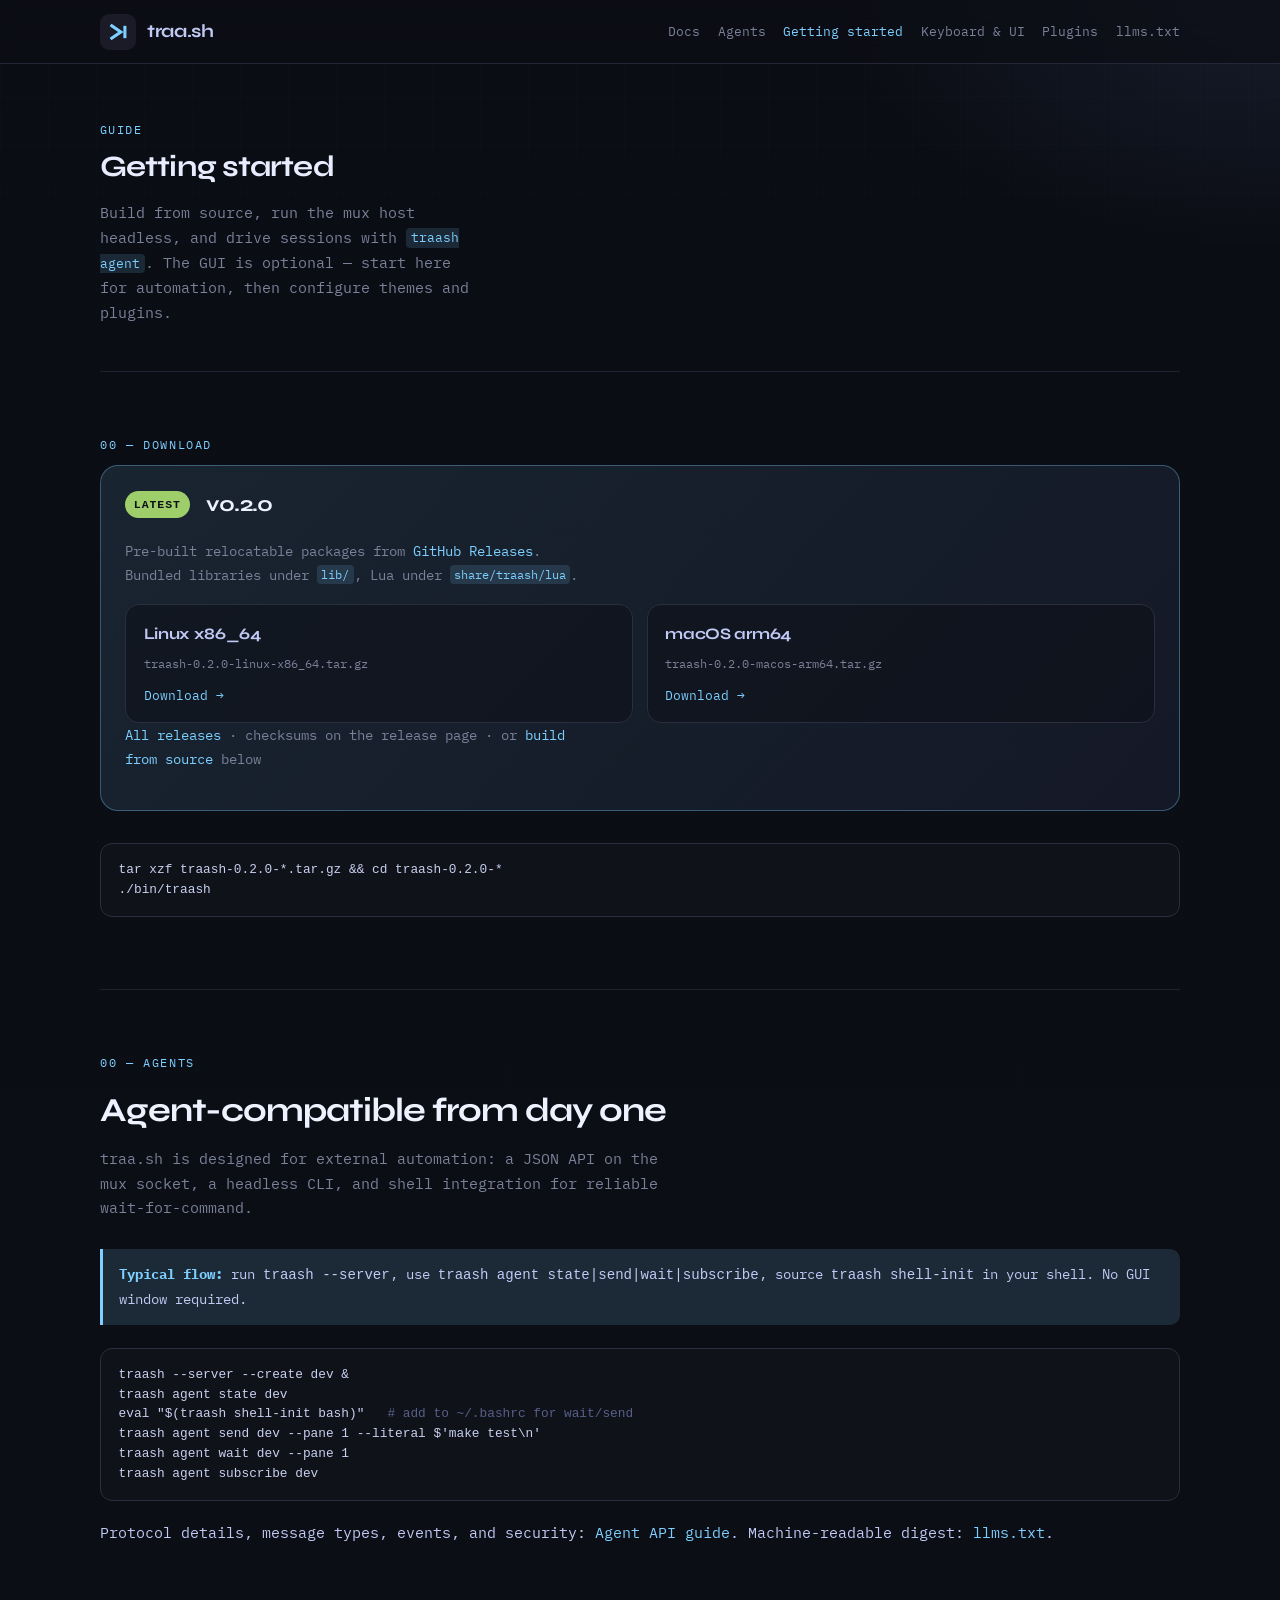
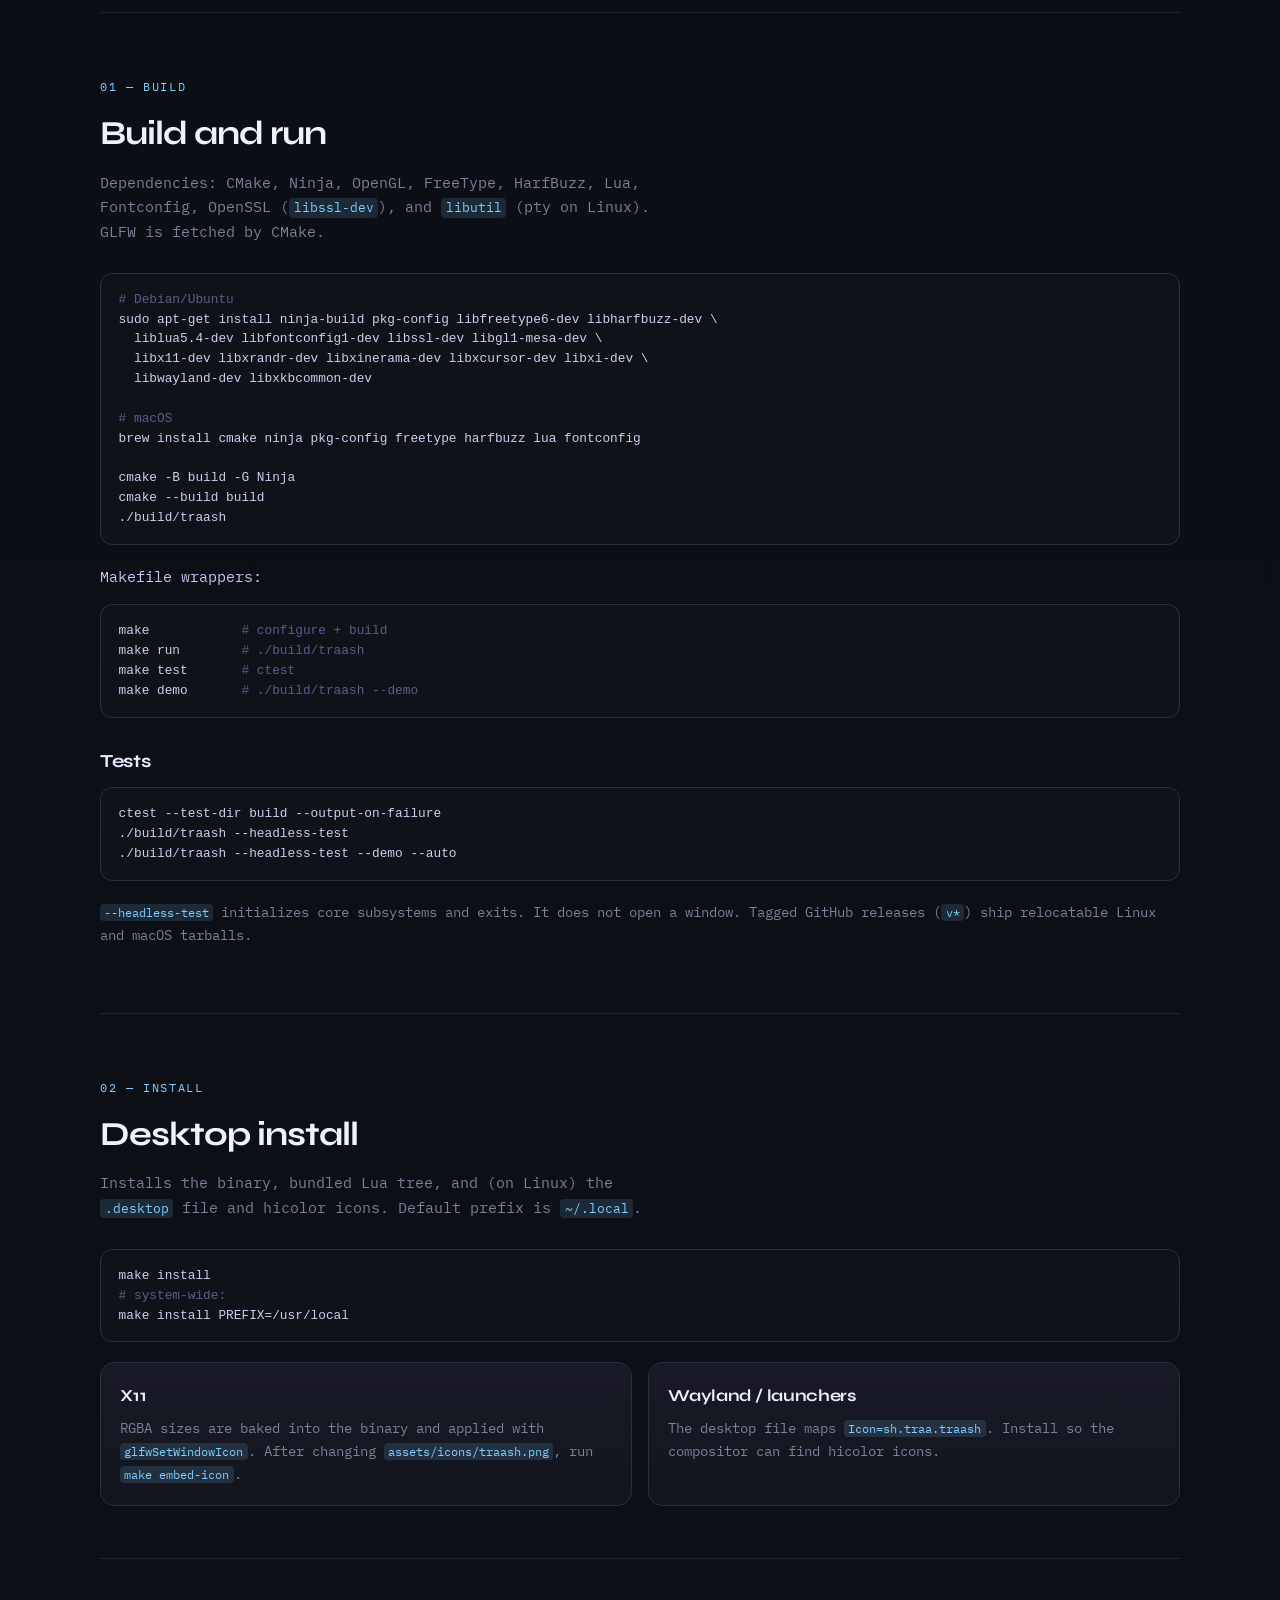
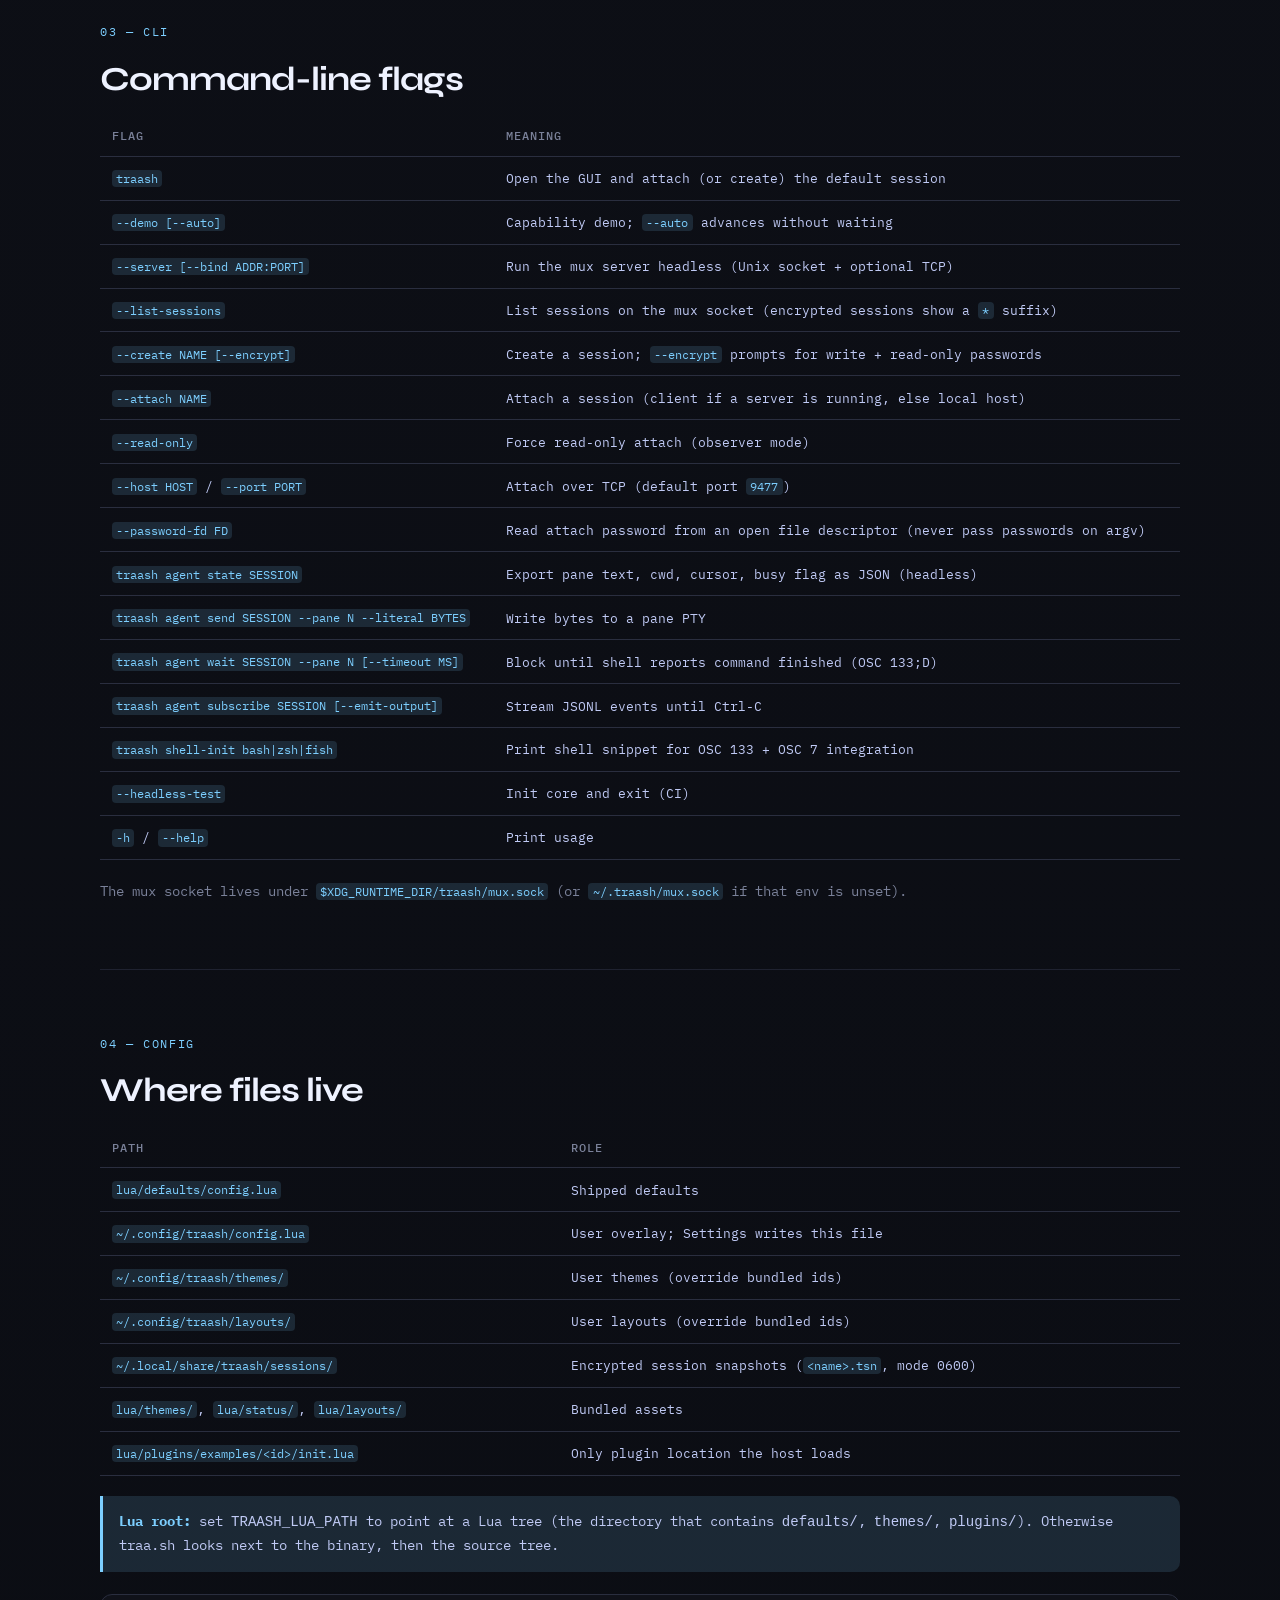
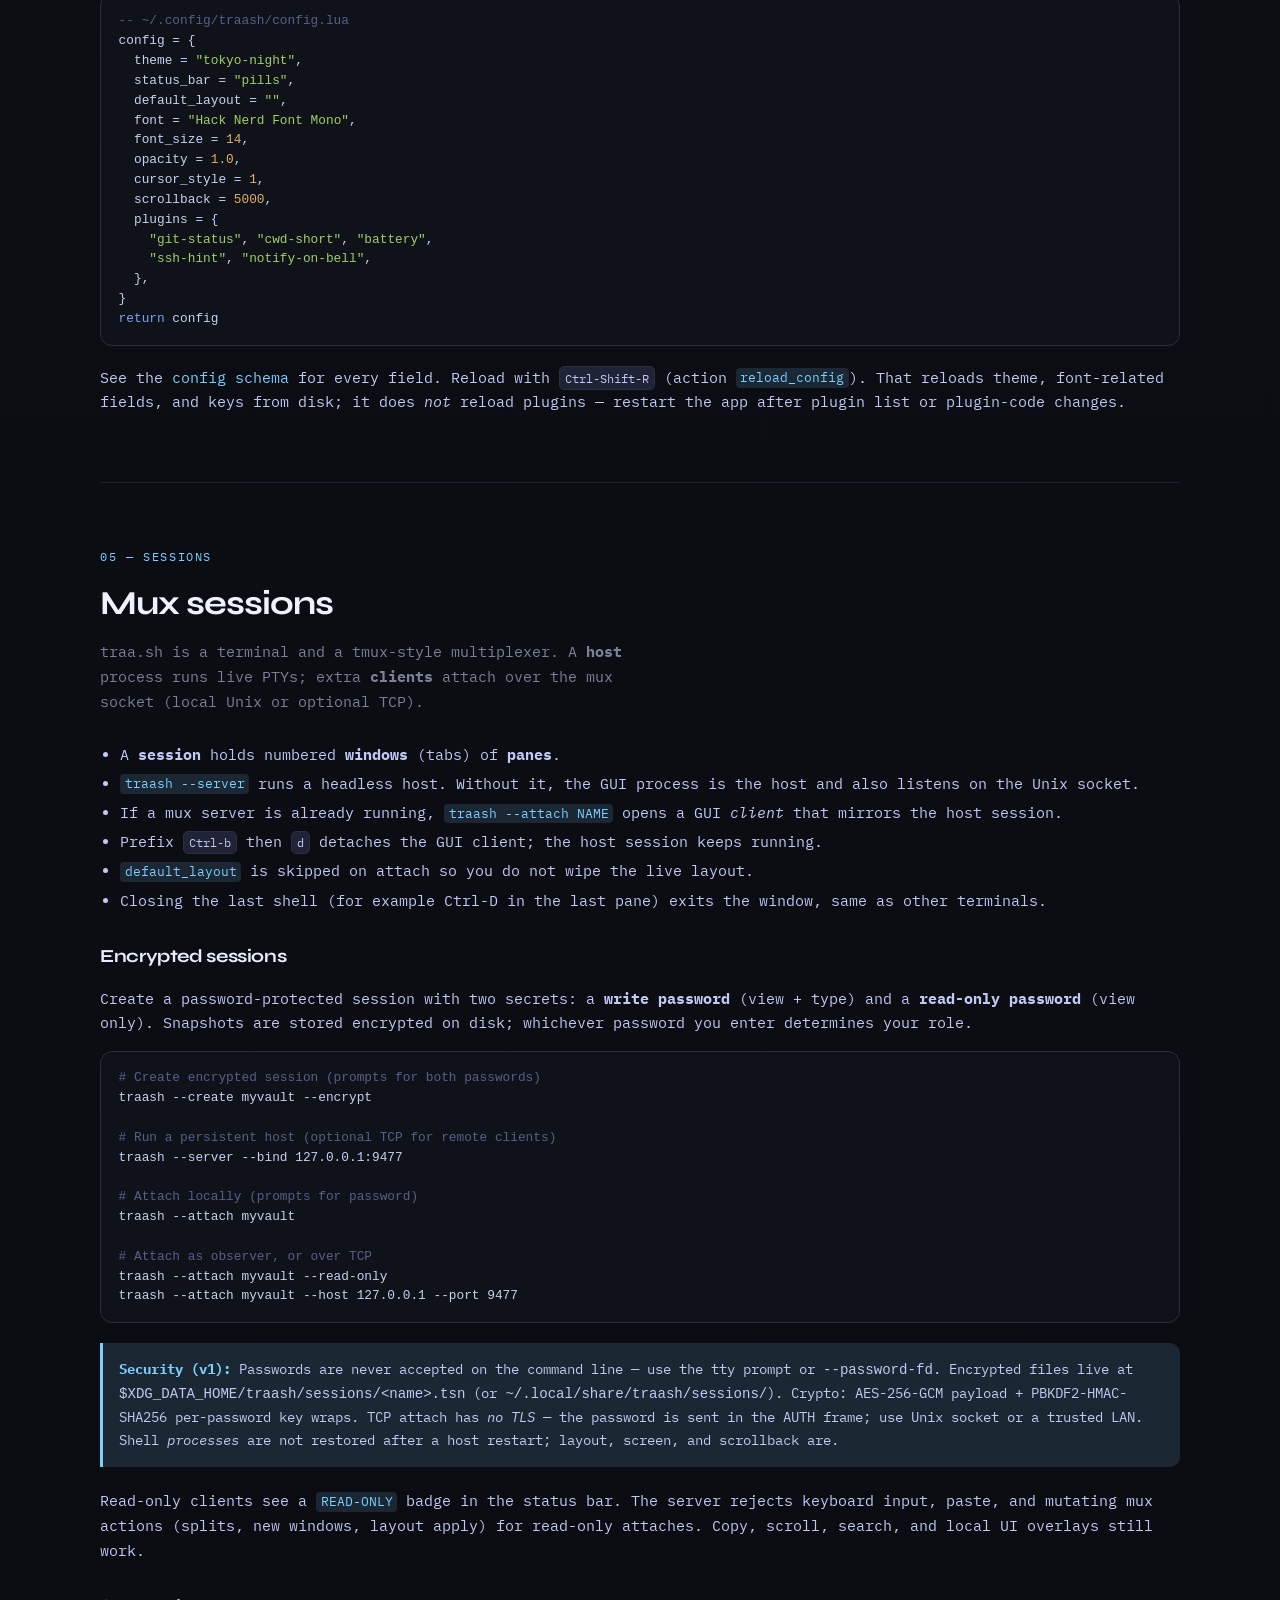
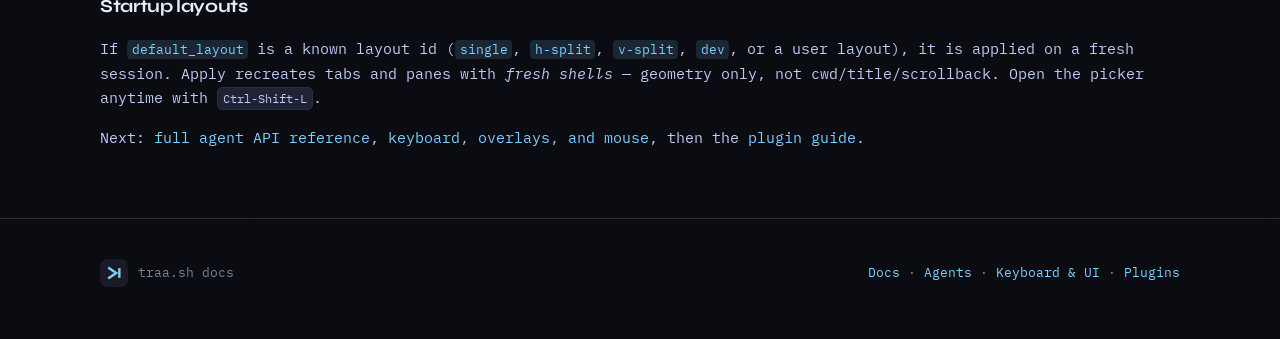
==== commit 5f0a75d8: "Add v0.2.0 download section to docs and fix release build deps. Surface latest release tarballs on t" ====
--- a/docs/getting-started.html
+++ b/docs/getting-started.html
@@ -36,6 +36,32 @@
   </header>
 
   <main class="wrap">
+    <section id="download" aria-labelledby="download-title">
+      <p class="eyebrow">00 — Download</p>
+      <div class="release-banner">
+        <div class="release-banner-head">
+          <span class="release-badge">Latest</span>
+          <h2 class="release-version" id="download-title">v0.2.0</h2>
+        </div>
+        <p>Pre-built relocatable packages from <a href="https://github.com/merl111/traa.sh/releases/tag/v0.2.0">GitHub Releases</a>. Bundled libraries under <code>lib/</code>, Lua under <code>share/traash/lua</code>.</p>
+        <div class="download-grid">
+          <a class="download-card" href="https://github.com/merl111/traa.sh/releases/download/v0.2.0/traash-0.2.0-linux-x86_64.tar.gz">
+            <strong>Linux x86_64</strong>
+            <span>traash-0.2.0-linux-x86_64.tar.gz</span>
+            <span class="dl-arrow">Download →</span>
+          </a>
+          <a class="download-card" href="https://github.com/merl111/traa.sh/releases/download/v0.2.0/traash-0.2.0-macos-arm64.tar.gz">
+            <strong>macOS arm64</strong>
+            <span>traash-0.2.0-macos-arm64.tar.gz</span>
+            <span class="dl-arrow">Download →</span>
+          </a>
+        </div>
+        <p class="release-foot"><a href="https://github.com/merl111/traa.sh/releases/latest">All releases</a> · checksums on the release page · or <a href="#build">build from source</a> below</p>
+      </div>
+<pre>tar xzf traash-0.2.0-*.tar.gz && cd traash-0.2.0-*
+./bin/traash</pre>
+    </section>
+
     <section id="agents" aria-labelledby="agents-title">
       <p class="eyebrow">00 — Agents</p>
       <h2 id="agents-title">Agent-compatible from day one</h2>
--- a/docs/assets/site.css
+++ b/docs/assets/site.css
@@ -265,6 +265,88 @@
     }
     .card p { margin: 0; color: var(--muted); font-size: 0.88rem; }
 
+    .release-banner {
+      background: linear-gradient(135deg, rgba(125, 207, 255, 0.12), rgba(122, 162, 247, 0.08));
+      border: 1px solid rgba(125, 207, 255, 0.35);
+      border-radius: calc(var(--radius) + 4px);
+      padding: 1.35rem 1.5rem;
+      margin: 0 0 2rem;
+    }
+    .release-banner-head {
+      display: flex;
+      flex-wrap: wrap;
+      align-items: center;
+      gap: 0.65rem 1rem;
+      margin-bottom: 1rem;
+    }
+    .release-badge {
+      display: inline-block;
+      font-size: 0.72rem;
+      font-weight: 600;
+      letter-spacing: 0.08em;
+      text-transform: uppercase;
+      padding: 0.25rem 0.55rem;
+      border-radius: 999px;
+      background: var(--green);
+      color: #0d1117;
+    }
+    .release-version {
+      font-family: var(--font-display);
+      font-size: 1.35rem;
+      font-weight: 700;
+      letter-spacing: -0.03em;
+      color: #eef2ff;
+      margin: 0;
+    }
+    .release-banner p {
+      margin: 0 0 1.1rem;
+      color: var(--muted);
+      font-size: 0.9rem;
+      max-width: 58ch;
+    }
+    .download-grid {
+      display: grid;
+      grid-template-columns: repeat(auto-fit, minmax(220px, 1fr));
+      gap: 0.85rem;
+    }
+    .download-card {
+      display: flex;
+      flex-direction: column;
+      gap: 0.35rem;
+      padding: 1rem 1.1rem;
+      border-radius: var(--radius);
+      border: 1px solid var(--line);
+      background: rgba(13, 15, 22, 0.55);
+      text-decoration: none;
+      color: var(--fg);
+      transition: border-color 0.2s ease, transform 0.2s ease, background 0.2s ease;
+    }
+    .download-card:hover {
+      border-color: var(--accent);
+      background: rgba(125, 207, 255, 0.06);
+      transform: translateY(-2px);
+      text-decoration: none;
+    }
+    .download-card strong {
+      font-family: var(--font-display);
+      font-size: 1rem;
+      letter-spacing: -0.02em;
+    }
+    .download-card span {
+      font-size: 0.78rem;
+      color: var(--muted);
+    }
+    .download-card .dl-arrow {
+      margin-top: 0.35rem;
+      font-size: 0.82rem;
+      color: var(--accent);
+    }
+    .release-foot {
+      margin-top: 1rem;
+      font-size: 0.82rem;
+      color: var(--muted);
+    }
+
     table {
       width: 100%;
       border-collapse: collapse;
